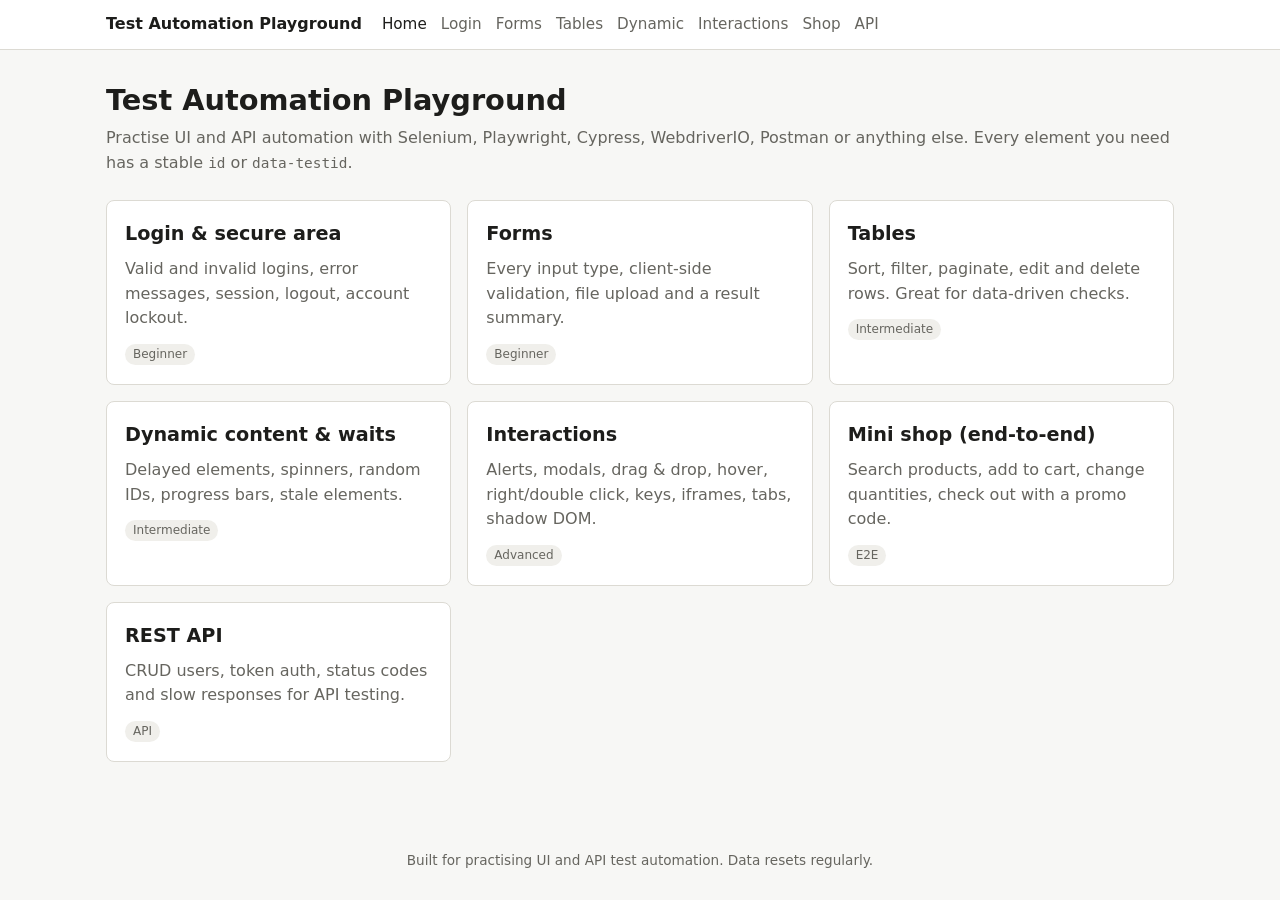
==== public/index.html @ 584b56d0 "Test automation playground: practice pages, PHP API, cPanel deploy" ====
<!doctype html>
<html lang="en">
<head>
  <meta charset="utf-8">
  <meta name="viewport" content="width=device-width, initial-scale=1">
  <title>Test Automation Playground</title>
  <meta name="description" content="A free playground for practising Selenium, Playwright, Cypress and API test automation.">
  <link rel="stylesheet" href="assets/style.css">
</head>
<body>
  <header id="site-header"></header>
  <main>
    <h1 data-testid="page-title">Test Automation Playground</h1>
    <p class="lead">Practise UI and API automation with Selenium, Playwright, Cypress, WebdriverIO, Postman or anything else. Every element you need has a stable <code>id</code> or <code>data-testid</code>.</p>

    <div class="grid" data-testid="practice-areas">
      <a class="card" href="login.html" data-testid="card-login">
        <h2>Login &amp; secure area</h2>
        <p>Valid and invalid logins, error messages, session, logout, account lockout.</p>
        <span class="badge">Beginner</span>
      </a>
      <a class="card" href="forms.html" data-testid="card-forms">
        <h2>Forms</h2>
        <p>Every input type, client-side validation, file upload and a result summary.</p>
        <span class="badge">Beginner</span>
      </a>
      <a class="card" href="tables.html" data-testid="card-tables">
        <h2>Tables</h2>
        <p>Sort, filter, paginate, edit and delete rows. Great for data-driven checks.</p>
        <span class="badge">Intermediate</span>
      </a>
      <a class="card" href="dynamic.html" data-testid="card-dynamic">
        <h2>Dynamic content &amp; waits</h2>
        <p>Delayed elements, spinners, random IDs, progress bars, stale elements.</p>
        <span class="badge">Intermediate</span>
      </a>
      <a class="card" href="interactions.html" data-testid="card-interactions">
        <h2>Interactions</h2>
        <p>Alerts, modals, drag &amp; drop, hover, right/double click, keys, iframes, tabs, shadow DOM.</p>
        <span class="badge">Advanced</span>
      </a>
      <a class="card" href="shop.html" data-testid="card-shop">
        <h2>Mini shop (end-to-end)</h2>
        <p>Search products, add to cart, change quantities, check out with a promo code.</p>
        <span class="badge">E2E</span>
      </a>
      <a class="card" href="api.html" data-testid="card-api">
        <h2>REST API</h2>
        <p>CRUD users, token auth, status codes and slow responses for API testing.</p>
        <span class="badge">API</span>
      </a>
    </div>
  </main>
  <footer id="site-footer"></footer>
  <script src="assets/app.js"></script>
</body>
</html>
---- public/assets/style.css ----
:root {
  --bg: #f7f7f5;
  --surface: #ffffff;
  --surface-2: #f0efeb;
  --text: #1d1d1b;
  --muted: #66655f;
  --border: #dcdad3;
  --accent: #2f5bd3;
  --accent-text: #ffffff;
  --ok: #1f7a4d;
  --ok-bg: #e3f3ea;
  --err: #b42318;
  --err-bg: #fbe7e5;
  --warn-bg: #fff4d6;
  --radius: 8px;
  --mono: ui-monospace, "Cascadia Code", Consolas, monospace;
  color-scheme: light;
}
@media (prefers-color-scheme: dark) {
  :root {
    --bg: #151514;
    --surface: #1f1f1d;
    --surface-2: #2a2a27;
    --text: #ecebe6;
    --muted: #a3a29b;
    --border: #3a3a36;
    --accent: #7c9cff;
    --accent-text: #0f1220;
    --ok: #6fd3a0;
    --ok-bg: #173527;
    --err: #ff8a80;
    --err-bg: #3d1d1a;
    --warn-bg: #3a3218;
    color-scheme: dark;
  }
}

* { box-sizing: border-box; }
body {
  margin: 0;
  background: var(--bg);
  color: var(--text);
  font: 16px/1.55 system-ui, -apple-system, "Segoe UI", Roboto, sans-serif;
}
a { color: var(--accent); }
code, pre { font-family: var(--mono); font-size: 0.9em; }
pre { background: var(--surface-2); padding: 12px; border-radius: var(--radius); overflow-x: auto; }
h1 { font-size: 1.8rem; margin: 0 0 4px; }
h2 { font-size: 1.2rem; margin: 0 0 12px; }
.lead { color: var(--muted); margin: 0 0 24px; }

/* Header */
.site-header { background: var(--surface); border-bottom: 1px solid var(--border); }
.site-header .inner { max-width: 1100px; margin: 0 auto; padding: 12px 16px; display: flex; flex-wrap: wrap; gap: 8px 20px; align-items: center; }
.brand { font-weight: 700; text-decoration: none; color: var(--text); }
.site-nav { display: flex; flex-wrap: wrap; gap: 4px 14px; }
.site-nav a { text-decoration: none; color: var(--muted); font-size: 0.95rem; }
.site-nav a:hover, .site-nav a[aria-current="page"] { color: var(--text); }

main { max-width: 1100px; margin: 0 auto; padding: 28px 16px 64px; }
.site-footer { text-align: center; color: var(--muted); font-size: 0.85rem; padding: 24px 16px; }

/* Layout */
.grid { display: grid; gap: 16px; grid-template-columns: repeat(auto-fill, minmax(280px, 1fr)); }
.card { background: var(--surface); border: 1px solid var(--border); border-radius: var(--radius); padding: 18px; }
.card h2 { margin-bottom: 8px; }
.card p { margin: 0 0 10px; color: var(--muted); }
a.card { display: block; text-decoration: none; color: inherit; }
a.card:hover { border-color: var(--accent); }
.stack > * + * { margin-top: 12px; }
.row { display: flex; flex-wrap: wrap; gap: 10px; align-items: center; }

/* Forms */
label { display: block; font-weight: 600; font-size: 0.92rem; margin-bottom: 4px; }
.field { margin-bottom: 14px; }
.field-inline label { display: inline; font-weight: 400; margin-right: 12px; }
input[type="text"], input[type="email"], input[type="password"], input[type="number"], input[type="date"],
input[type="tel"], input[type="url"], input[type="search"], select, textarea {
  width: 100%; padding: 8px 10px; font: inherit; color: var(--text);
  background: var(--surface); border: 1px solid var(--border); border-radius: 6px;
}
input:focus, select:focus, textarea:focus, button:focus-visible { outline: 2px solid var(--accent); outline-offset: 1px; }
input[aria-invalid="true"], select[aria-invalid="true"], textarea[aria-invalid="true"] { border-color: var(--err); }
.error-text { color: var(--err); font-size: 0.85rem; margin-top: 4px; min-height: 1em; }
.hint { color: var(--muted); font-size: 0.85rem; }

button, .btn {
  display: inline-block; font: inherit; font-weight: 600; cursor: pointer;
  padding: 8px 16px; border-radius: 6px; border: 1px solid var(--accent);
  background: var(--accent); color: var(--accent-text); text-decoration: none;
}
button.secondary, .btn.secondary { background: transparent; color: var(--accent); }
button.danger { background: var(--err); border-color: var(--err); color: #fff; }
button:disabled { opacity: 0.45; cursor: not-allowed; }
button.small { padding: 3px 10px; font-size: 0.85rem; }

/* Feedback */
.alert { padding: 10px 14px; border-radius: 6px; margin: 12px 0; }
.alert.success { background: var(--ok-bg); color: var(--ok); }
.alert.error { background: var(--err-bg); color: var(--err); }
.alert.info { background: var(--warn-bg); }
.hidden { display: none !important; }
.output { font-family: var(--mono); font-size: 0.85rem; background: var(--surface-2); padding: 10px; border-radius: 6px; white-space: pre-wrap; min-height: 2.5em; }

/* Tables */
.table-wrap { overflow-x: auto; }
table { width: 100%; border-collapse: collapse; background: var(--surface); }
th, td { text-align: left; padding: 8px 10px; border-bottom: 1px solid var(--border); white-space: nowrap; }
th { background: var(--surface-2); font-size: 0.9rem; }
th button.sort { all: unset; cursor: pointer; font-weight: 700; }
th[aria-sort="ascending"] button.sort::after { content: " ▲"; }
th[aria-sort="descending"] button.sort::after { content: " ▼"; }
.pager { display: flex; gap: 6px; align-items: center; margin-top: 10px; flex-wrap: wrap; }

/* Widgets */
.spinner { width: 28px; height: 28px; border: 3px solid var(--border); border-top-color: var(--accent); border-radius: 50%; animation: spin 0.8s linear infinite; }
@keyframes spin { to { transform: rotate(360deg); } }
.progress { height: 14px; background: var(--surface-2); border-radius: 7px; overflow: hidden; }
.progress > div { height: 100%; width: 0; background: var(--accent); transition: width 0.1s linear; }

.drop-zone { min-height: 110px; border: 2px dashed var(--border); border-radius: var(--radius); padding: 10px; display: flex; flex-wrap: wrap; gap: 8px; align-content: flex-start; }
.drop-zone.over { border-color: var(--accent); background: var(--surface-2); }
.draggable { padding: 6px 12px; background: var(--surface-2); border: 1px solid var(--border); border-radius: 6px; cursor: grab; user-select: none; }

.hover-menu { position: relative; display: inline-block; }
.hover-menu .menu { display: none; position: absolute; top: 100%; left: 0; z-index: 5; background: var(--surface); border: 1px solid var(--border); border-radius: 6px; min-width: 160px; padding: 4px 0; }
.hover-menu:hover .menu, .hover-menu:focus-within .menu { display: block; }
.menu a, .menu button { display: block; width: 100%; text-align: left; padding: 6px 12px; background: none; border: 0; color: var(--text); font-weight: 400; text-decoration: none; border-radius: 0; }
.menu a:hover, .menu button:hover { background: var(--surface-2); }

.context-target { padding: 24px; text-align: center; border: 1px solid var(--border); border-radius: var(--radius); background: var(--surface-2); user-select: none; }
#context-menu { position: fixed; z-index: 20; background: var(--surface); border: 1px solid var(--border); border-radius: 6px; padding: 4px 0; min-width: 150px; }

dialog { border: 1px solid var(--border); border-radius: var(--radius); background: var(--surface); color: var(--text); max-width: min(440px, calc(100vw - 32px)); }
dialog::backdrop { background: rgb(0 0 0 / 0.45); }

.badge { display: inline-block; font-size: 0.75rem; padding: 1px 8px; border-radius: 999px; background: var(--surface-2); color: var(--muted); }

/* Shop */
.product img { width: 100%; aspect-ratio: 4 / 3; object-fit: cover; border-radius: 6px; background: var(--surface-2); }
.price { font-weight: 700; font-size: 1.1rem; }
.cart-line { display: flex; justify-content: space-between; gap: 10px; padding: 8px 0; border-bottom: 1px solid var(--border); flex-wrap: wrap; }
.cart-line input { width: 70px; }
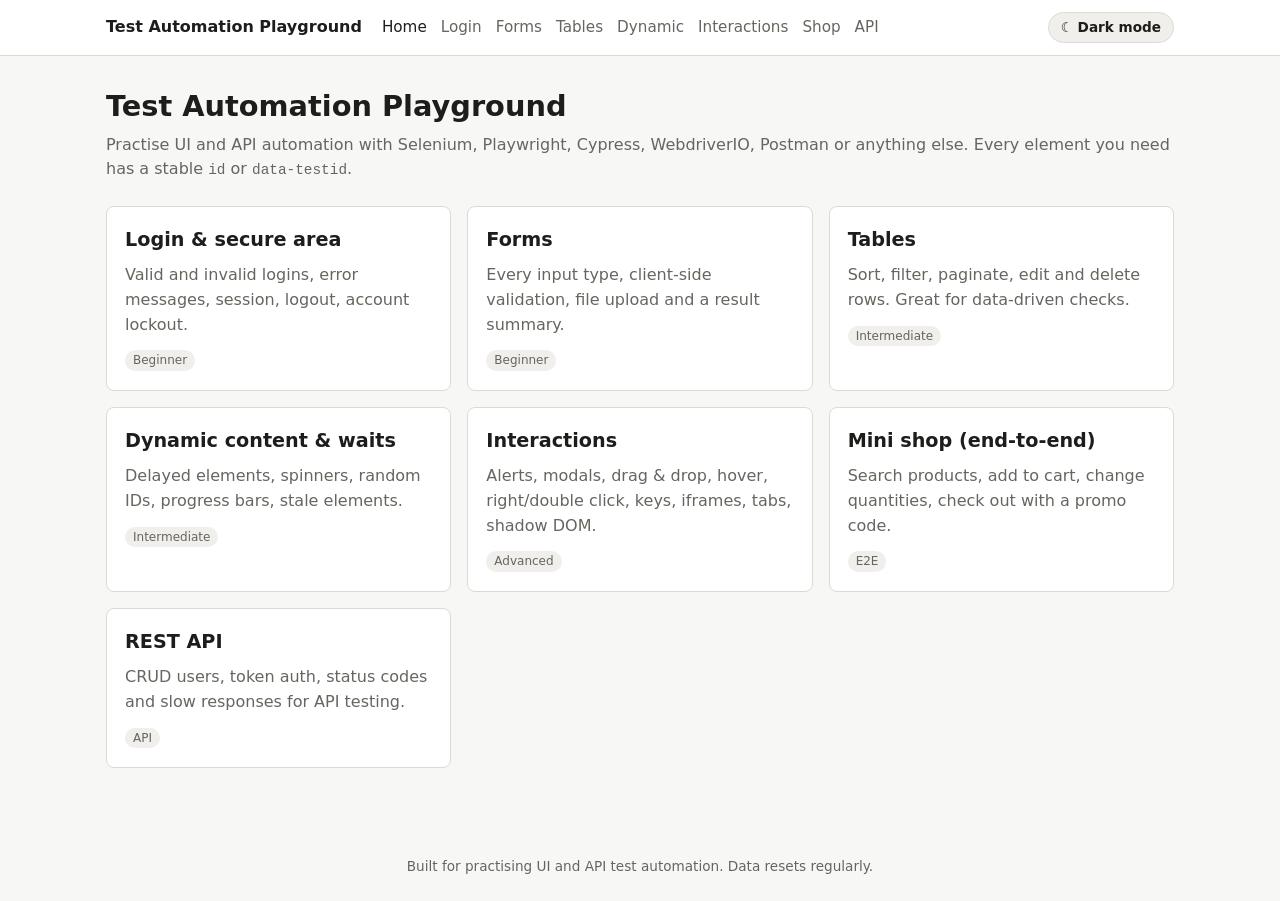
==== commit 96454dfc: "Add light/dark mode toggle; rewrite README as a project guide Pages follow the system theme until th" ====
--- a/public/index.html
+++ b/public/index.html
@@ -6,6 +6,7 @@
   <title>Test Automation Playground</title>
   <meta name="description" content="A free playground for practising Selenium, Playwright, Cypress and API test automation.">
   <link rel="stylesheet" href="assets/style.css">
+  <script src="assets/theme.js"></script>
 </head>
 <body>
   <header id="site-header"></header>
--- a/public/assets/style.css
+++ b/public/assets/style.css
@@ -16,8 +16,9 @@
   --mono: ui-monospace, "Cascadia Code", Consolas, monospace;
   color-scheme: light;
 }
+/* Dark palette: used when the visitor picks dark, or picks nothing and their system is dark. */
 @media (prefers-color-scheme: dark) {
-  :root {
+  :root:not([data-theme="light"]) {
     --bg: #151514;
     --surface: #1f1f1d;
     --surface-2: #2a2a27;
@@ -33,6 +34,22 @@
     --warn-bg: #3a3218;
     color-scheme: dark;
   }
+}
+:root[data-theme="dark"] {
+  --bg: #151514;
+  --surface: #1f1f1d;
+  --surface-2: #2a2a27;
+  --text: #ecebe6;
+  --muted: #a3a29b;
+  --border: #3a3a36;
+  --accent: #7c9cff;
+  --accent-text: #0f1220;
+  --ok: #6fd3a0;
+  --ok-bg: #173527;
+  --err: #ff8a80;
+  --err-bg: #3d1d1a;
+  --warn-bg: #3a3218;
+  color-scheme: dark;
 }
 
 * { box-sizing: border-box; }
@@ -56,6 +73,11 @@
 .site-nav { display: flex; flex-wrap: wrap; gap: 4px 14px; }
 .site-nav a { text-decoration: none; color: var(--muted); font-size: 0.95rem; }
 .site-nav a:hover, .site-nav a[aria-current="page"] { color: var(--text); }
+.theme-toggle {
+  margin-left: auto; padding: 4px 12px; font-size: 0.85rem; font-weight: 600;
+  background: var(--surface-2); color: var(--text); border: 1px solid var(--border); border-radius: 999px;
+}
+.theme-toggle:hover { border-color: var(--accent); }
 
 main { max-width: 1100px; margin: 0 auto; padding: 28px 16px 64px; }
 .site-footer { text-align: center; color: var(--muted); font-size: 0.85rem; padding: 24px 16px; }
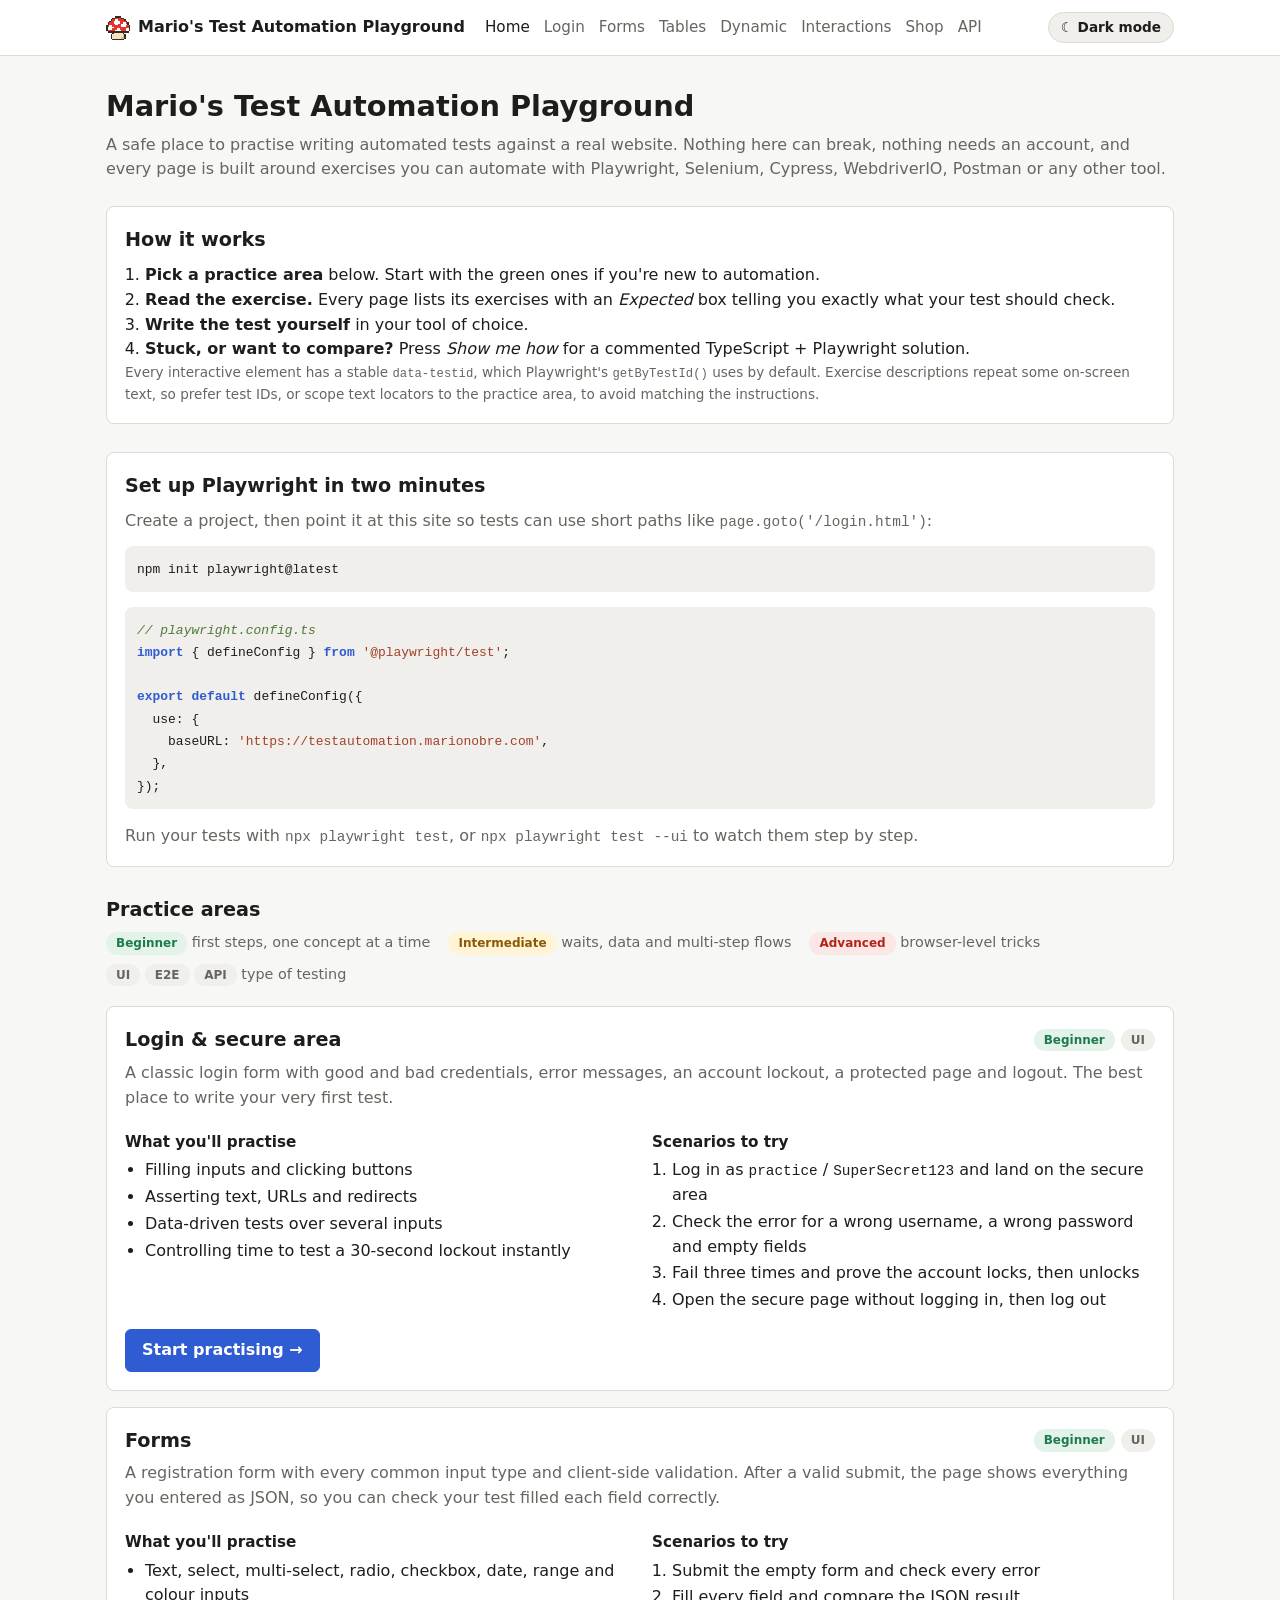
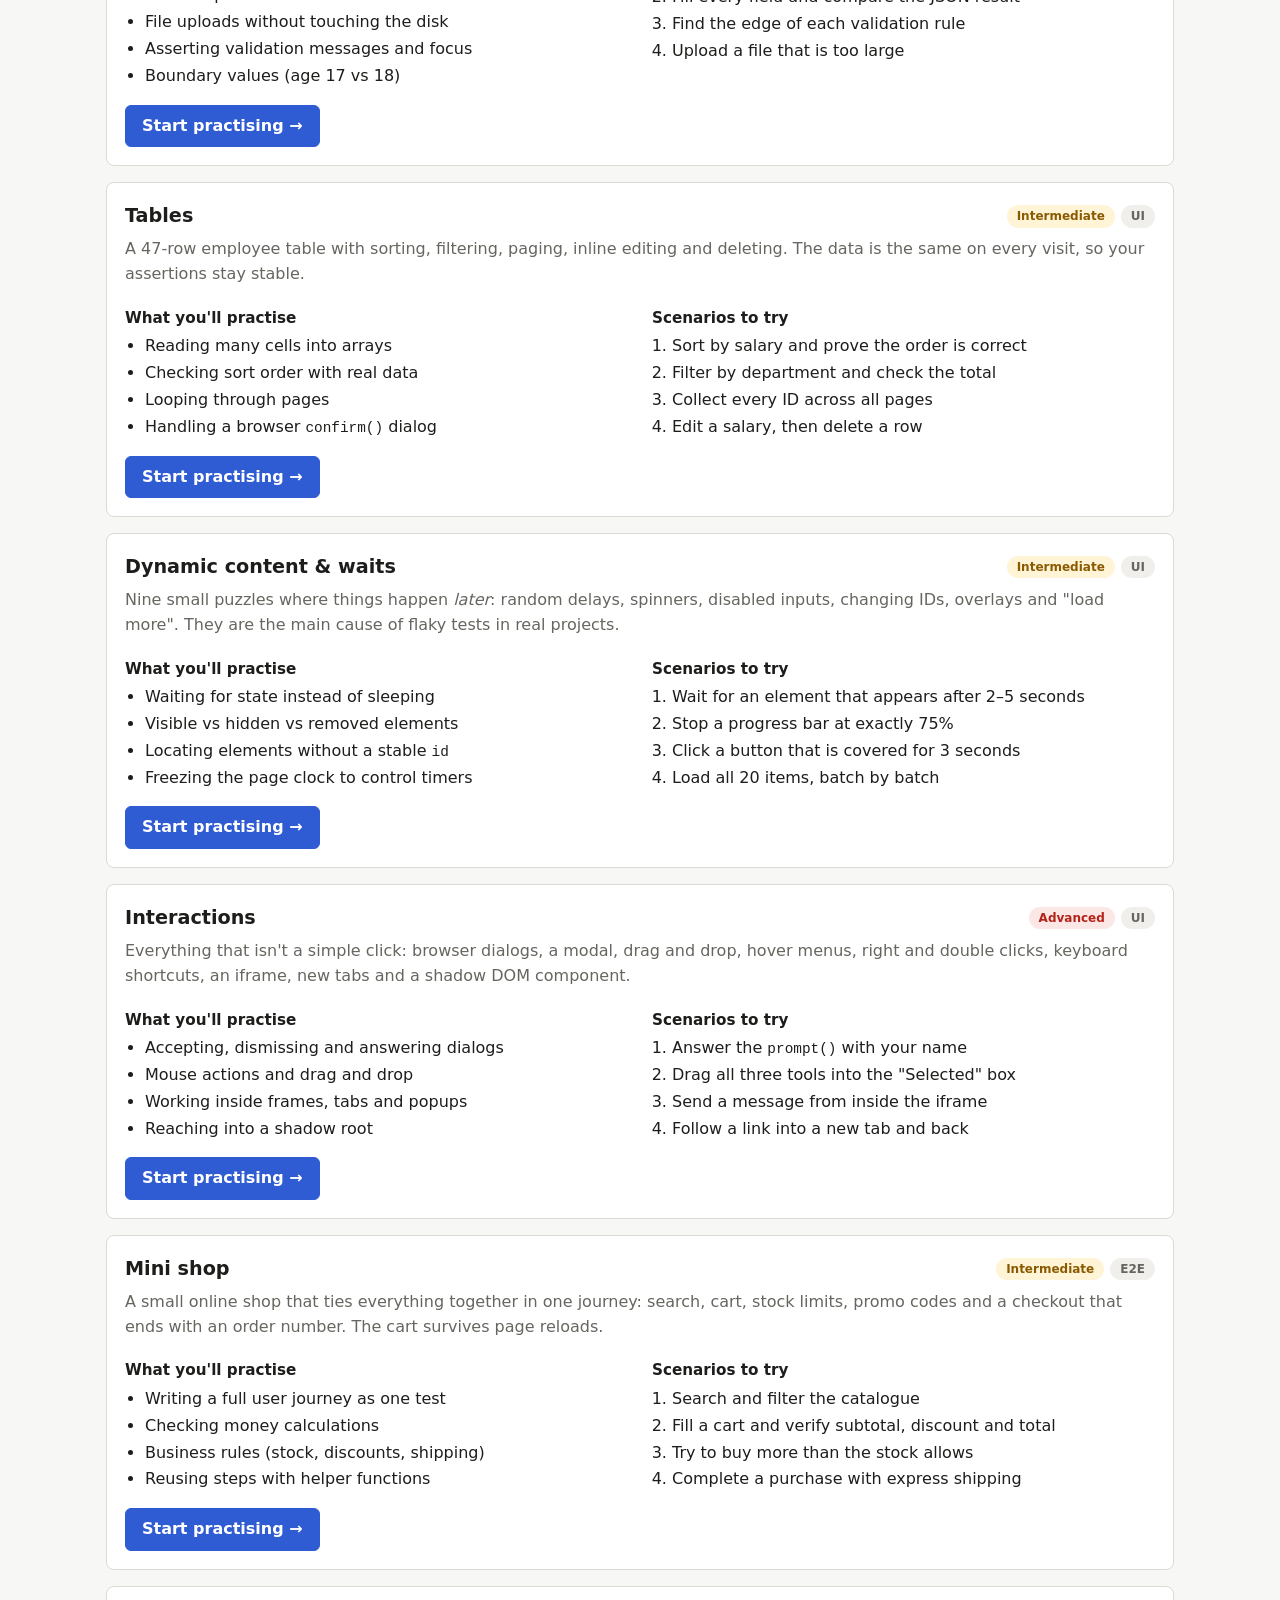
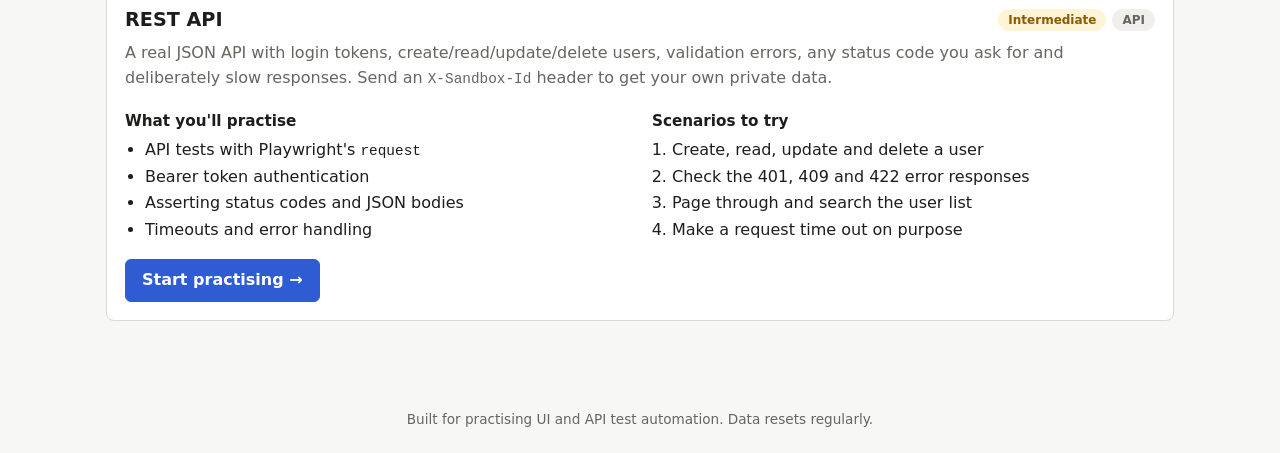
==== commit 2b2a5a47: "Rename to Mario's Test Automation Playground; add guided exercises Home page explains the site with " ====
--- a/public/index.html
+++ b/public/index.html
@@ -3,53 +3,257 @@
 <head>
   <meta charset="utf-8">
   <meta name="viewport" content="width=device-width, initial-scale=1">
-  <title>Test Automation Playground</title>
-  <meta name="description" content="A free playground for practising Selenium, Playwright, Cypress and API test automation.">
+  <title>Mario's Test Automation Playground</title>
+  <meta name="description" content="A free playground for practising Selenium, Playwright, Cypress and API test automation, with guided exercises and worked Playwright solutions.">
+  <link rel="icon" href="assets/favicon.svg" type="image/svg+xml">
   <link rel="stylesheet" href="assets/style.css">
   <script src="assets/theme.js"></script>
 </head>
 <body>
   <header id="site-header"></header>
   <main>
-    <h1 data-testid="page-title">Test Automation Playground</h1>
-    <p class="lead">Practise UI and API automation with Selenium, Playwright, Cypress, WebdriverIO, Postman or anything else. Every element you need has a stable <code>id</code> or <code>data-testid</code>.</p>
-
-    <div class="grid" data-testid="practice-areas">
-      <a class="card" href="login.html" data-testid="card-login">
-        <h2>Login &amp; secure area</h2>
-        <p>Valid and invalid logins, error messages, session, logout, account lockout.</p>
-        <span class="badge">Beginner</span>
-      </a>
-      <a class="card" href="forms.html" data-testid="card-forms">
-        <h2>Forms</h2>
-        <p>Every input type, client-side validation, file upload and a result summary.</p>
-        <span class="badge">Beginner</span>
-      </a>
-      <a class="card" href="tables.html" data-testid="card-tables">
-        <h2>Tables</h2>
-        <p>Sort, filter, paginate, edit and delete rows. Great for data-driven checks.</p>
-        <span class="badge">Intermediate</span>
-      </a>
-      <a class="card" href="dynamic.html" data-testid="card-dynamic">
-        <h2>Dynamic content &amp; waits</h2>
-        <p>Delayed elements, spinners, random IDs, progress bars, stale elements.</p>
-        <span class="badge">Intermediate</span>
-      </a>
-      <a class="card" href="interactions.html" data-testid="card-interactions">
-        <h2>Interactions</h2>
-        <p>Alerts, modals, drag &amp; drop, hover, right/double click, keys, iframes, tabs, shadow DOM.</p>
-        <span class="badge">Advanced</span>
-      </a>
-      <a class="card" href="shop.html" data-testid="card-shop">
-        <h2>Mini shop (end-to-end)</h2>
-        <p>Search products, add to cart, change quantities, check out with a promo code.</p>
-        <span class="badge">E2E</span>
-      </a>
-      <a class="card" href="api.html" data-testid="card-api">
-        <h2>REST API</h2>
-        <p>CRUD users, token auth, status codes and slow responses for API testing.</p>
-        <span class="badge">API</span>
-      </a>
+    <h1 data-testid="page-title">Mario's Test Automation Playground</h1>
+    <p class="lead">A safe place to practise writing automated tests against a real website. Nothing here can break, nothing needs an account, and every page is built around exercises you can automate with Playwright, Selenium, Cypress, WebdriverIO, Postman or any other tool.</p>
+
+    <section class="card stack" style="margin-bottom: 28px" data-testid="how-it-works">
+      <h2>How it works</h2>
+      <ol style="margin: 0; padding-left: 20px">
+        <li><strong>Pick a practice area</strong> below. Start with the green ones if you're new to automation.</li>
+        <li><strong>Read the exercise.</strong> Every page lists its exercises with an <em>Expected</em> box telling you exactly what your test should check.</li>
+        <li><strong>Write the test yourself</strong> in your tool of choice.</li>
+        <li><strong>Stuck, or want to compare?</strong> Press <em>Show me how</em> for a commented TypeScript + Playwright solution.</li>
+      </ol>
+      <p class="hint" style="margin-bottom: 0">Every interactive element has a stable <code>data-testid</code>, which Playwright's <code>getByTestId()</code> uses by default. Exercise descriptions repeat some on-screen text, so prefer test IDs, or scope text locators to the practice area, to avoid matching the instructions.</p>
+    </section>
+
+    <section class="card stack" style="margin-bottom: 28px" data-testid="getting-started">
+      <h2>Set up Playwright in two minutes</h2>
+      <p style="margin: 0">Create a project, then point it at this site so tests can use short paths like <code>page.goto('/login.html')</code>:</p>
+<pre class="snippet"><code>npm init playwright@latest</code></pre>
+<pre class="snippet"><code>
+// playwright.config.ts
+import { defineConfig } from '@playwright/test';
+
+export default defineConfig({
+  use: {
+    baseURL: 'https://testautomation.marionobre.com',
+  },
+});
+</code></pre>
+      <p style="margin: 0">Run your tests with <code>npx playwright test</code>, or <code>npx playwright test --ui</code> to watch them step by step.</p>
+    </section>
+
+    <h2 style="margin-bottom: 6px">Practice areas</h2>
+    <div class="legend" data-testid="legend">
+      <span><span class="tag easy">Beginner</span> first steps, one concept at a time</span>
+      <span><span class="tag medium">Intermediate</span> waits, data and multi-step flows</span>
+      <span><span class="tag hard">Advanced</span> browser-level tricks</span>
+      <span><span class="tag kind">UI</span> <span class="tag kind">E2E</span> <span class="tag kind">API</span> type of testing</span>
+    </div>
+
+    <div class="area-list" data-testid="practice-areas">
+      <article class="card" data-testid="card-login">
+        <div class="area-head">
+          <h2>Login &amp; secure area</h2>
+          <span class="tags"><span class="tag easy">Beginner</span><span class="tag kind">UI</span></span>
+        </div>
+        <p>A classic login form with good and bad credentials, error messages, an account lockout, a protected page and logout. The best place to write your very first test.</p>
+        <div class="area-cols">
+          <div>
+            <h3>What you'll practise</h3>
+            <ul>
+              <li>Filling inputs and clicking buttons</li>
+              <li>Asserting text, URLs and redirects</li>
+              <li>Data-driven tests over several inputs</li>
+              <li>Controlling time to test a 30-second lockout instantly</li>
+            </ul>
+          </div>
+          <div>
+            <h3>Scenarios to try</h3>
+            <ol>
+              <li>Log in as <code>practice</code> / <code>SuperSecret123</code> and land on the secure area</li>
+              <li>Check the error for a wrong username, a wrong password and empty fields</li>
+              <li>Fail three times and prove the account locks, then unlocks</li>
+              <li>Open the secure page without logging in, then log out</li>
+            </ol>
+          </div>
+        </div>
+        <p style="margin: 14px 0 0"><a class="btn" href="login.html" data-testid="start-login">Start practising →</a></p>
+      </article>
+
+      <article class="card" data-testid="card-forms">
+        <div class="area-head">
+          <h2>Forms</h2>
+          <span class="tags"><span class="tag easy">Beginner</span><span class="tag kind">UI</span></span>
+        </div>
+        <p>A registration form with every common input type and client-side validation. After a valid submit, the page shows everything you entered as JSON, so you can check your test filled each field correctly.</p>
+        <div class="area-cols">
+          <div>
+            <h3>What you'll practise</h3>
+            <ul>
+              <li>Text, select, multi-select, radio, checkbox, date, range and colour inputs</li>
+              <li>File uploads without touching the disk</li>
+              <li>Asserting validation messages and focus</li>
+              <li>Boundary values (age 17 vs 18)</li>
+            </ul>
+          </div>
+          <div>
+            <h3>Scenarios to try</h3>
+            <ol>
+              <li>Submit the empty form and check every error</li>
+              <li>Fill every field and compare the JSON result</li>
+              <li>Find the edge of each validation rule</li>
+              <li>Upload a file that is too large</li>
+            </ol>
+          </div>
+        </div>
+        <p style="margin: 14px 0 0"><a class="btn" href="forms.html" data-testid="start-forms">Start practising →</a></p>
+      </article>
+
+      <article class="card" data-testid="card-tables">
+        <div class="area-head">
+          <h2>Tables</h2>
+          <span class="tags"><span class="tag medium">Intermediate</span><span class="tag kind">UI</span></span>
+        </div>
+        <p>A 47-row employee table with sorting, filtering, paging, inline editing and deleting. The data is the same on every visit, so your assertions stay stable.</p>
+        <div class="area-cols">
+          <div>
+            <h3>What you'll practise</h3>
+            <ul>
+              <li>Reading many cells into arrays</li>
+              <li>Checking sort order with real data</li>
+              <li>Looping through pages</li>
+              <li>Handling a browser <code>confirm()</code> dialog</li>
+            </ul>
+          </div>
+          <div>
+            <h3>Scenarios to try</h3>
+            <ol>
+              <li>Sort by salary and prove the order is correct</li>
+              <li>Filter by department and check the total</li>
+              <li>Collect every ID across all pages</li>
+              <li>Edit a salary, then delete a row</li>
+            </ol>
+          </div>
+        </div>
+        <p style="margin: 14px 0 0"><a class="btn" href="tables.html" data-testid="start-tables">Start practising →</a></p>
+      </article>
+
+      <article class="card" data-testid="card-dynamic">
+        <div class="area-head">
+          <h2>Dynamic content &amp; waits</h2>
+          <span class="tags"><span class="tag medium">Intermediate</span><span class="tag kind">UI</span></span>
+        </div>
+        <p>Nine small puzzles where things happen <em>later</em>: random delays, spinners, disabled inputs, changing IDs, overlays and "load more". They are the main cause of flaky tests in real projects.</p>
+        <div class="area-cols">
+          <div>
+            <h3>What you'll practise</h3>
+            <ul>
+              <li>Waiting for state instead of sleeping</li>
+              <li>Visible vs hidden vs removed elements</li>
+              <li>Locating elements without a stable <code>id</code></li>
+              <li>Freezing the page clock to control timers</li>
+            </ul>
+          </div>
+          <div>
+            <h3>Scenarios to try</h3>
+            <ol>
+              <li>Wait for an element that appears after 2–5 seconds</li>
+              <li>Stop a progress bar at exactly 75%</li>
+              <li>Click a button that is covered for 3 seconds</li>
+              <li>Load all 20 items, batch by batch</li>
+            </ol>
+          </div>
+        </div>
+        <p style="margin: 14px 0 0"><a class="btn" href="dynamic.html" data-testid="start-dynamic">Start practising →</a></p>
+      </article>
+
+      <article class="card" data-testid="card-interactions">
+        <div class="area-head">
+          <h2>Interactions</h2>
+          <span class="tags"><span class="tag hard">Advanced</span><span class="tag kind">UI</span></span>
+        </div>
+        <p>Everything that isn't a simple click: browser dialogs, a modal, drag and drop, hover menus, right and double clicks, keyboard shortcuts, an iframe, new tabs and a shadow DOM component.</p>
+        <div class="area-cols">
+          <div>
+            <h3>What you'll practise</h3>
+            <ul>
+              <li>Accepting, dismissing and answering dialogs</li>
+              <li>Mouse actions and drag and drop</li>
+              <li>Working inside frames, tabs and popups</li>
+              <li>Reaching into a shadow root</li>
+            </ul>
+          </div>
+          <div>
+            <h3>Scenarios to try</h3>
+            <ol>
+              <li>Answer the <code>prompt()</code> with your name</li>
+              <li>Drag all three tools into the "Selected" box</li>
+              <li>Send a message from inside the iframe</li>
+              <li>Follow a link into a new tab and back</li>
+            </ol>
+          </div>
+        </div>
+        <p style="margin: 14px 0 0"><a class="btn" href="interactions.html" data-testid="start-interactions">Start practising →</a></p>
+      </article>
+
+      <article class="card" data-testid="card-shop">
+        <div class="area-head">
+          <h2>Mini shop</h2>
+          <span class="tags"><span class="tag medium">Intermediate</span><span class="tag kind">E2E</span></span>
+        </div>
+        <p>A small online shop that ties everything together in one journey: search, cart, stock limits, promo codes and a checkout that ends with an order number. The cart survives page reloads.</p>
+        <div class="area-cols">
+          <div>
+            <h3>What you'll practise</h3>
+            <ul>
+              <li>Writing a full user journey as one test</li>
+              <li>Checking money calculations</li>
+              <li>Business rules (stock, discounts, shipping)</li>
+              <li>Reusing steps with helper functions</li>
+            </ul>
+          </div>
+          <div>
+            <h3>Scenarios to try</h3>
+            <ol>
+              <li>Search and filter the catalogue</li>
+              <li>Fill a cart and verify subtotal, discount and total</li>
+              <li>Try to buy more than the stock allows</li>
+              <li>Complete a purchase with express shipping</li>
+            </ol>
+          </div>
+        </div>
+        <p style="margin: 14px 0 0"><a class="btn" href="shop.html" data-testid="start-shop">Start practising →</a></p>
+      </article>
+
+      <article class="card" data-testid="card-api">
+        <div class="area-head">
+          <h2>REST API</h2>
+          <span class="tags"><span class="tag medium">Intermediate</span><span class="tag kind">API</span></span>
+        </div>
+        <p>A real JSON API with login tokens, create/read/update/delete users, validation errors, any status code you ask for and deliberately slow responses. Send an <code>X-Sandbox-Id</code> header to get your own private data.</p>
+        <div class="area-cols">
+          <div>
+            <h3>What you'll practise</h3>
+            <ul>
+              <li>API tests with Playwright's <code>request</code></li>
+              <li>Bearer token authentication</li>
+              <li>Asserting status codes and JSON bodies</li>
+              <li>Timeouts and error handling</li>
+            </ul>
+          </div>
+          <div>
+            <h3>Scenarios to try</h3>
+            <ol>
+              <li>Create, read, update and delete a user</li>
+              <li>Check the 401, 409 and 422 error responses</li>
+              <li>Page through and search the user list</li>
+              <li>Make a request time out on purpose</li>
+            </ol>
+          </div>
+        </div>
+        <p style="margin: 14px 0 0"><a class="btn" href="api.html" data-testid="start-api">Start practising →</a></p>
+      </article>
     </div>
   </main>
   <footer id="site-footer"></footer>
--- a/public/assets/style.css
+++ b/public/assets/style.css
@@ -12,6 +12,11 @@
   --err: #b42318;
   --err-bg: #fbe7e5;
   --warn-bg: #fff4d6;
+  --warn: #8a5a00;
+  --code-bg: #f3f2ee;
+  --tok-comment: #4f7a3a;
+  --tok-string: #a3412a;
+  --tok-keyword: #2f5bd3;
   --radius: 8px;
   --mono: ui-monospace, "Cascadia Code", Consolas, monospace;
   color-scheme: light;
@@ -32,6 +37,11 @@
     --err: #ff8a80;
     --err-bg: #3d1d1a;
     --warn-bg: #3a3218;
+    --warn: #f2c14e;
+    --code-bg: #11110f;
+    --tok-comment: #8fb87a;
+    --tok-string: #e6a07a;
+    --tok-keyword: #9db4ff;
     color-scheme: dark;
   }
 }
@@ -49,6 +59,11 @@
   --err: #ff8a80;
   --err-bg: #3d1d1a;
   --warn-bg: #3a3218;
+  --warn: #f2c14e;
+  --code-bg: #11110f;
+  --tok-comment: #8fb87a;
+  --tok-string: #e6a07a;
+  --tok-keyword: #9db4ff;
   color-scheme: dark;
 }
 
@@ -69,7 +84,8 @@
 /* Header */
 .site-header { background: var(--surface); border-bottom: 1px solid var(--border); }
 .site-header .inner { max-width: 1100px; margin: 0 auto; padding: 12px 16px; display: flex; flex-wrap: wrap; gap: 8px 20px; align-items: center; }
-.brand { font-weight: 700; text-decoration: none; color: var(--text); }
+.brand { font-weight: 700; text-decoration: none; color: var(--text); display: inline-flex; align-items: center; gap: 8px; }
+.brand img { image-rendering: pixelated; }
 .site-nav { display: flex; flex-wrap: wrap; gap: 4px 14px; }
 .site-nav a { text-decoration: none; color: var(--muted); font-size: 0.95rem; }
 .site-nav a:hover, .site-nav a[aria-current="page"] { color: var(--text); }
@@ -158,6 +174,49 @@
 
 .badge { display: inline-block; font-size: 0.75rem; padding: 1px 8px; border-radius: 999px; background: var(--surface-2); color: var(--muted); }
 
+/* Difficulty tags: green = easy, amber = medium, red = hard; grey = type of practice */
+.tag { display: inline-block; font-size: 0.75rem; font-weight: 700; padding: 2px 10px; border-radius: 999px; white-space: nowrap; }
+.tag.easy { background: var(--ok-bg); color: var(--ok); }
+.tag.medium { background: var(--warn-bg); color: var(--warn); }
+.tag.hard { background: var(--err-bg); color: var(--err); }
+.tag.kind { background: var(--surface-2); color: var(--muted); }
+.tags { display: inline-flex; gap: 6px; flex-wrap: wrap; }
+
+/* Home page */
+.area-list { display: flex; flex-direction: column; gap: 16px; }
+.area-head { display: flex; flex-wrap: wrap; align-items: center; justify-content: space-between; gap: 8px; margin-bottom: 6px; }
+.area-head h2 { margin: 0; }
+.area-cols { display: grid; gap: 4px 24px; grid-template-columns: 1fr; }
+@media (min-width: 760px) { .area-cols { grid-template-columns: 1fr 1fr; } }
+.area-cols h3 { font-size: 0.95rem; margin: 10px 0 4px; }
+.area-cols ul, .area-cols ol { margin: 0; padding-left: 20px; }
+.area-cols li { margin: 2px 0; }
+.legend { display: flex; flex-wrap: wrap; gap: 8px 18px; align-items: center; margin: 0 0 20px; color: var(--muted); font-size: 0.9rem; }
+
+/* Exercises */
+.exercises { display: flex; flex-direction: column; gap: 16px; }
+.exercises-intro { margin: 36px 0 12px; }
+.exercise-head { display: flex; flex-wrap: wrap; align-items: center; justify-content: space-between; gap: 8px; margin-bottom: 8px; }
+.exercise-head h2, .exercise-head h3 { margin: 0; }
+.expected { border-left: 3px solid var(--accent); background: var(--surface-2); padding: 8px 12px; border-radius: 0 6px 6px 0; margin: 12px 0; }
+.expected p { margin: 0; color: var(--text); }
+.expected ul { margin: 4px 0 0; padding-left: 20px; }
+details.solution { margin-top: 10px; }
+details.solution > summary {
+  display: inline-block; cursor: pointer; list-style: none; font-weight: 600; font-size: 0.9rem;
+  padding: 5px 14px; border-radius: 6px; border: 1px solid var(--accent); color: var(--accent);
+}
+details.solution > summary::-webkit-details-marker { display: none; }
+details.solution > summary::before { content: "▸ "; }
+details.solution[open] > summary::before { content: "▾ "; }
+details.solution[open] > summary { background: var(--accent); color: var(--accent-text); }
+.code-block { position: relative; margin-top: 10px; }
+.code-block pre { background: var(--code-bg); border: 1px solid var(--border); margin: 0; padding: 14px; line-height: 1.5; font-size: 0.85rem; }
+.code-block .copy { position: absolute; top: 8px; right: 8px; font-size: 0.75rem; padding: 2px 10px; }
+.tok-c { color: var(--tok-comment); font-style: italic; }
+.tok-s { color: var(--tok-string); }
+.tok-k { color: var(--tok-keyword); font-weight: 600; }
+
 /* Shop */
 .product img { width: 100%; aspect-ratio: 4 / 3; object-fit: cover; border-radius: 6px; background: var(--surface-2); }
 .price { font-weight: 700; font-size: 1.1rem; }
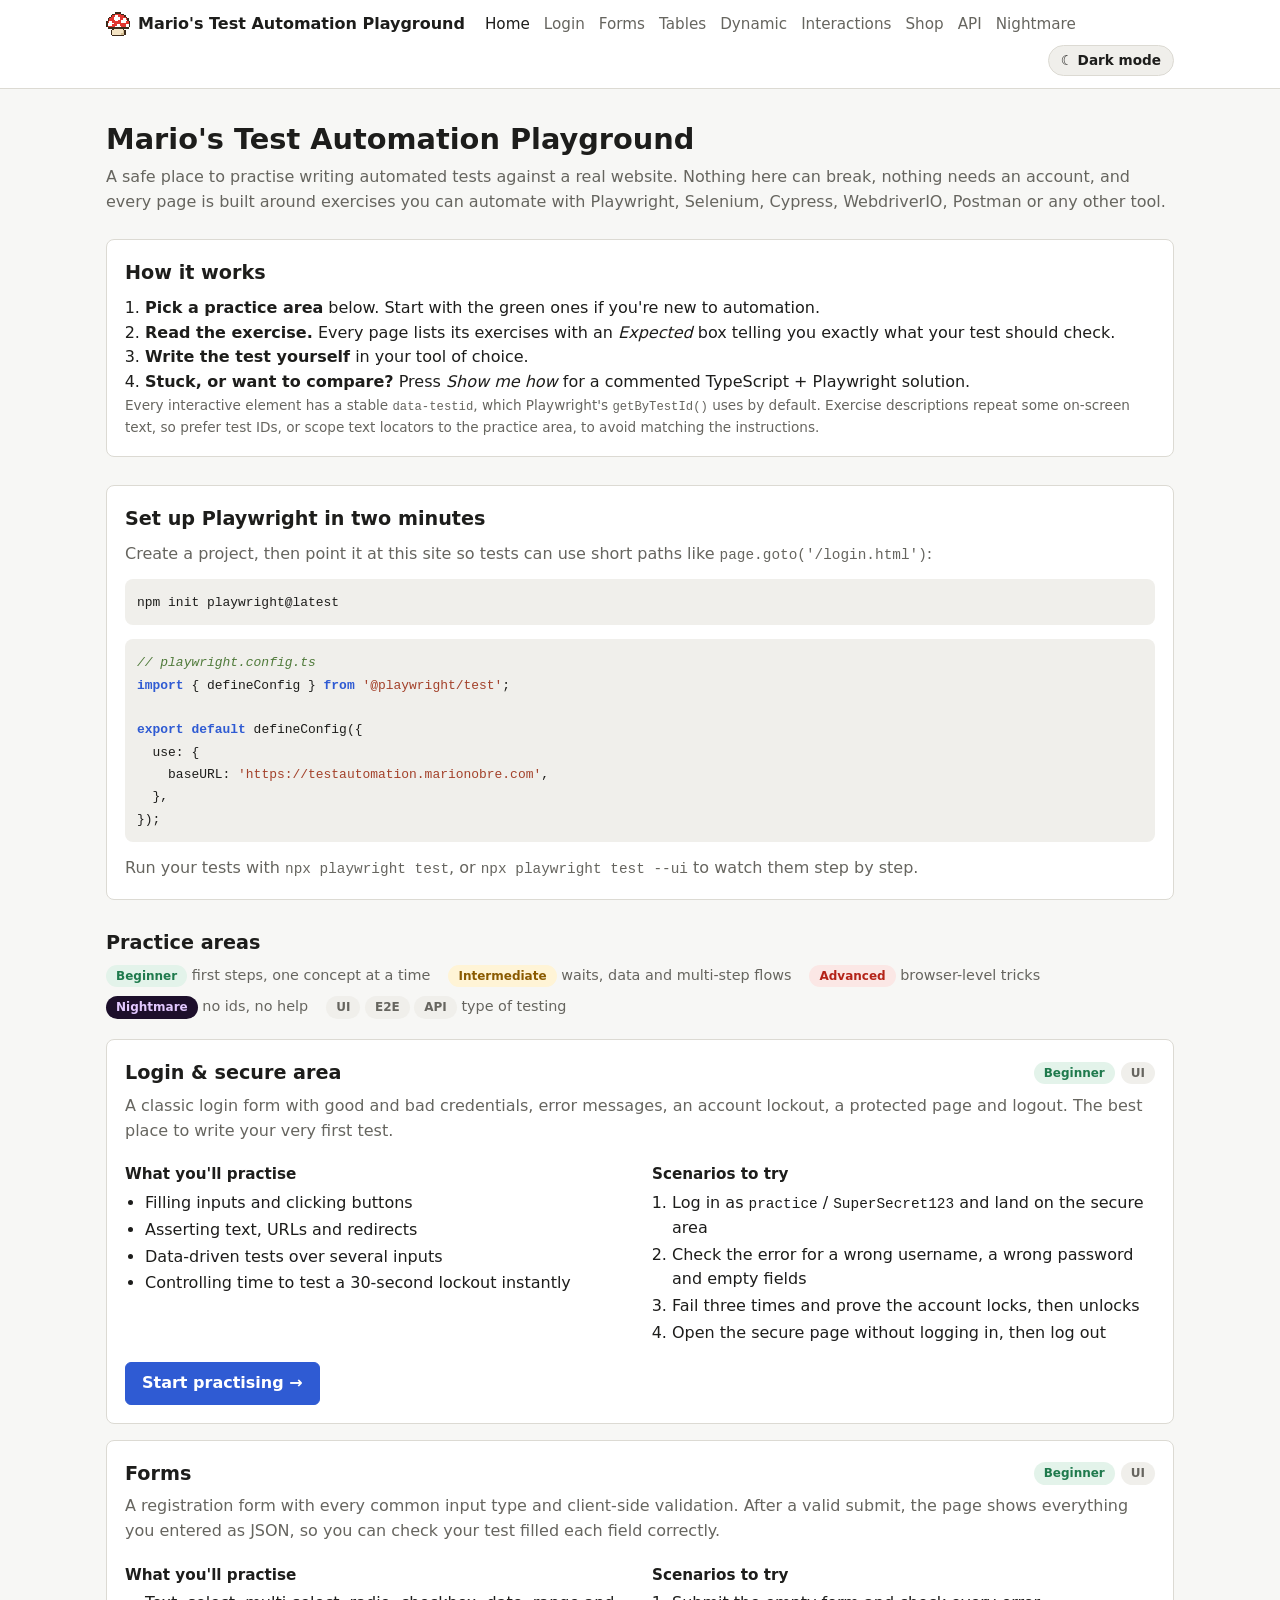
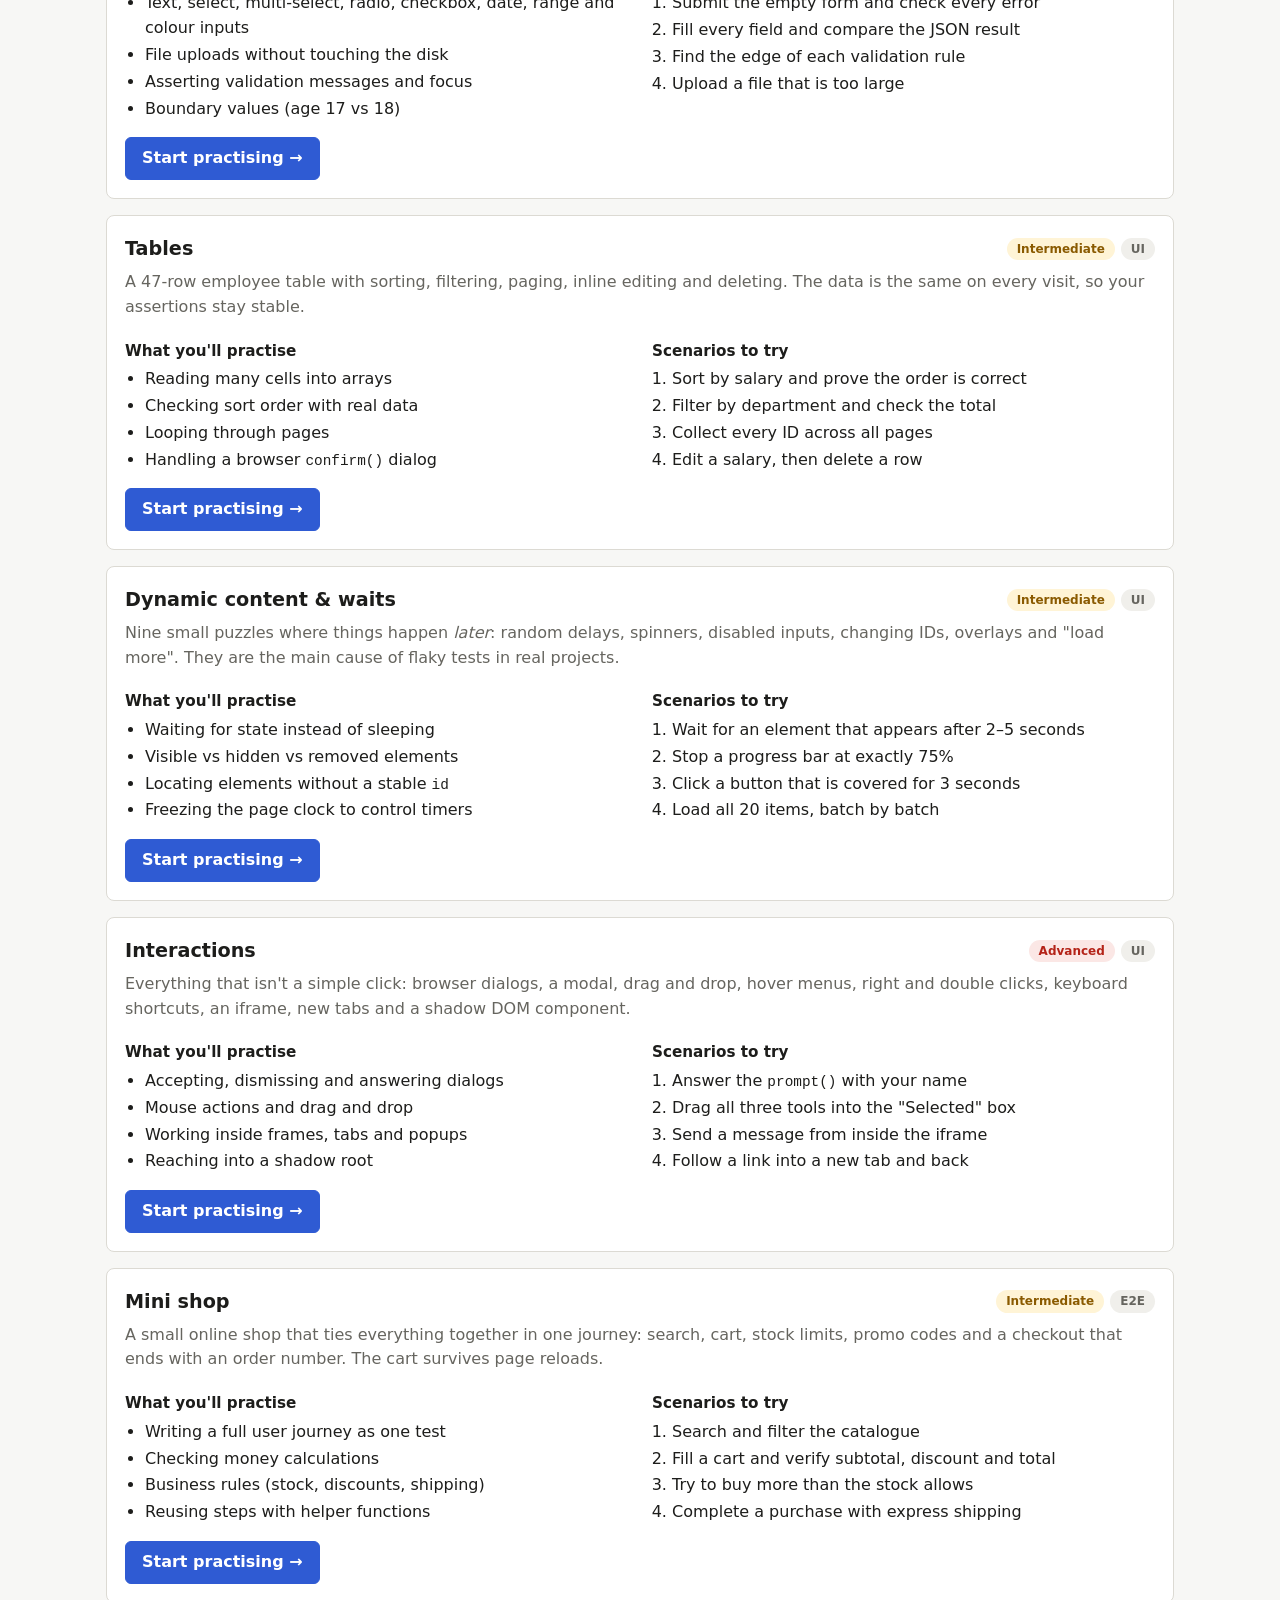
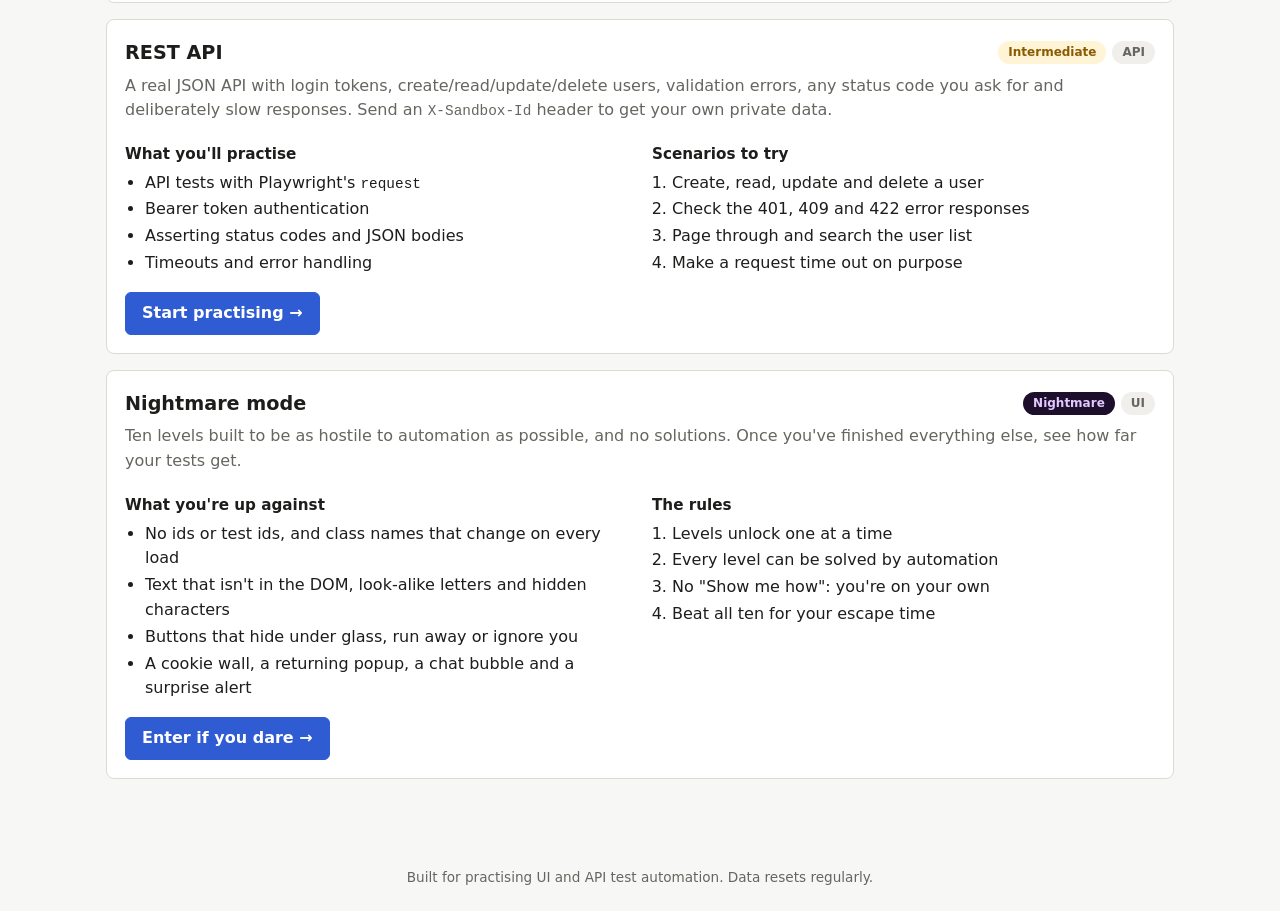
==== commit 62ff2165: "Add Nightmare mode; drop deploy-on-save from the deployment guide Ten levels built to resist automat" ====
--- a/public/index.html
+++ b/public/index.html
@@ -48,6 +48,7 @@
       <span><span class="tag easy">Beginner</span> first steps, one concept at a time</span>
       <span><span class="tag medium">Intermediate</span> waits, data and multi-step flows</span>
       <span><span class="tag hard">Advanced</span> browser-level tricks</span>
+      <span><span class="tag nightmare">Nightmare</span> no ids, no help</span>
       <span><span class="tag kind">UI</span> <span class="tag kind">E2E</span> <span class="tag kind">API</span> type of testing</span>
     </div>
 
@@ -253,6 +254,35 @@
           </div>
         </div>
         <p style="margin: 14px 0 0"><a class="btn" href="api.html" data-testid="start-api">Start practising →</a></p>
+      </article>
+
+      <article class="card" data-testid="card-nightmare">
+        <div class="area-head">
+          <h2>Nightmare mode</h2>
+          <span class="tags"><span class="tag nightmare">Nightmare</span><span class="tag kind">UI</span></span>
+        </div>
+        <p>Ten levels built to be as hostile to automation as possible, and no solutions. Once you've finished everything else, see how far your tests get.</p>
+        <div class="area-cols">
+          <div>
+            <h3>What you're up against</h3>
+            <ul>
+              <li>No ids or test ids, and class names that change on every load</li>
+              <li>Text that isn't in the DOM, look-alike letters and hidden characters</li>
+              <li>Buttons that hide under glass, run away or ignore you</li>
+              <li>A cookie wall, a returning popup, a chat bubble and a surprise alert</li>
+            </ul>
+          </div>
+          <div>
+            <h3>The rules</h3>
+            <ol>
+              <li>Levels unlock one at a time</li>
+              <li>Every level can be solved by automation</li>
+              <li>No "Show me how": you're on your own</li>
+              <li>Beat all ten for your escape time</li>
+            </ol>
+          </div>
+        </div>
+        <p style="margin: 14px 0 0"><a class="btn" href="nightmare.html" data-testid="start-nightmare">Enter if you dare →</a></p>
       </article>
     </div>
   </main>
--- a/public/assets/style.css
+++ b/public/assets/style.css
@@ -180,6 +180,7 @@
 .tag.medium { background: var(--warn-bg); color: var(--warn); }
 .tag.hard { background: var(--err-bg); color: var(--err); }
 .tag.kind { background: var(--surface-2); color: var(--muted); }
+.tag.nightmare { background: #1d0f2b; color: #e2c8ff; }
 .tags { display: inline-flex; gap: 6px; flex-wrap: wrap; }
 
 /* Home page */
